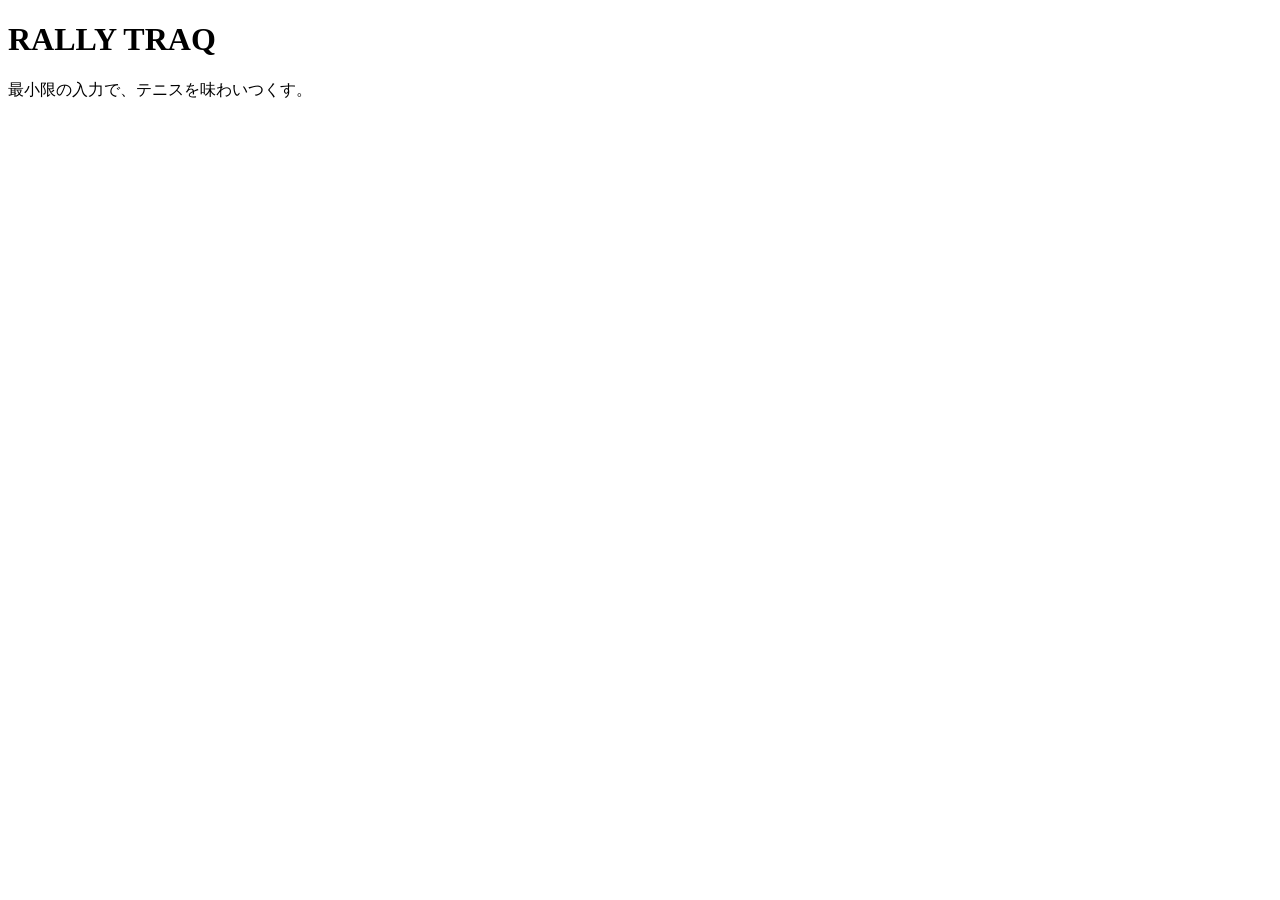
==== index.html @ 77b27e36 "Add initial HTML structure for RALLY TRAQ" ====
<!doctype html>
<html lang="ja">
<head>
  <meta charset="utf-8">
  <meta name="viewport" content="width=device-width,initial-scale=1">
  <title>RALLY TRAQ</title>
</head>
<body>
  <h1>RALLY TRAQ</h1>
  <p>最小限の入力で、テニスを味わいつくす。</p>
</body>
</html>
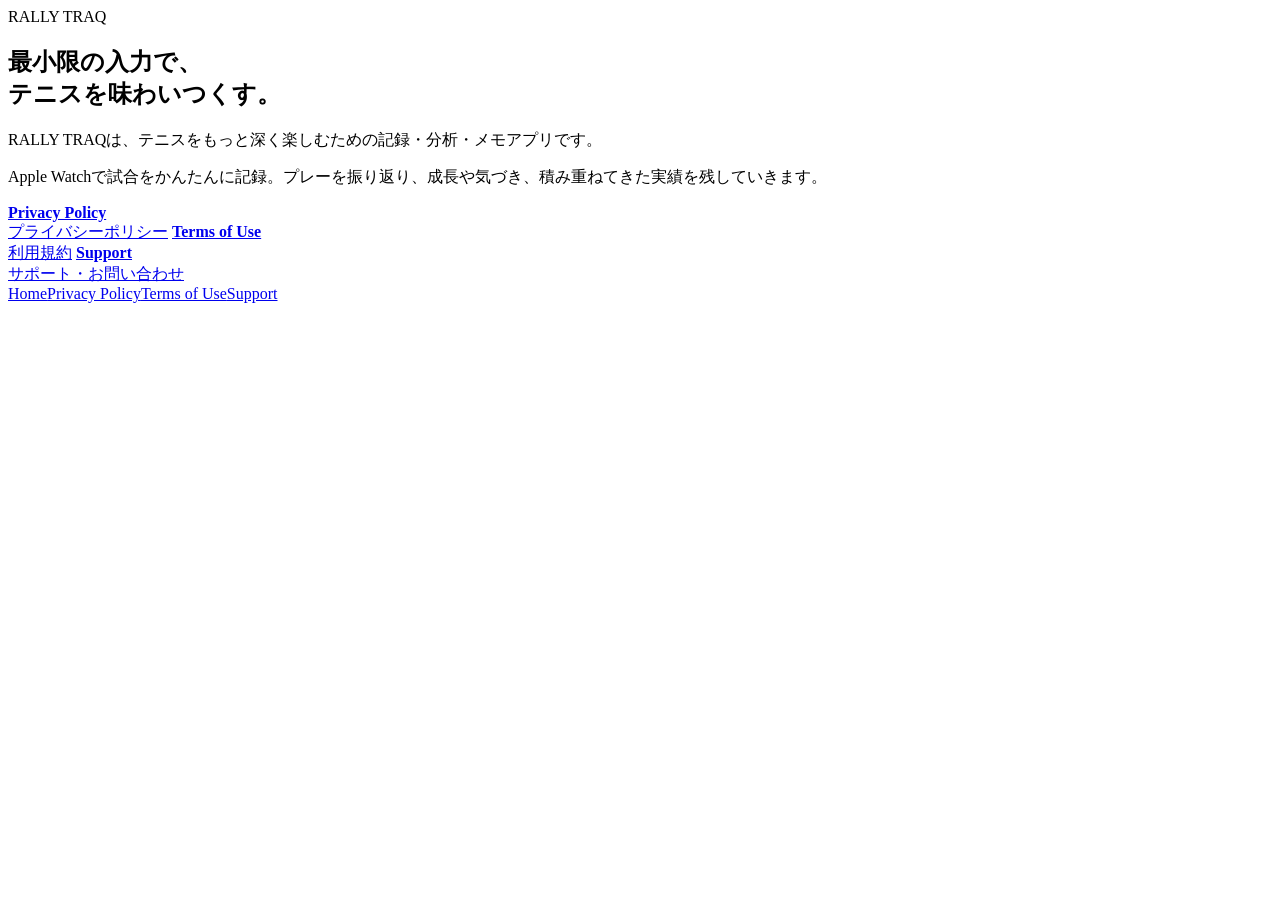
==== commit 4e9ea80e: "Publish RALLY TRAQ website" ====
--- a/index.html
+++ b/index.html
@@ -1,12 +1,10 @@
-<!doctype html>
-<html lang="ja">
-<head>
-  <meta charset="utf-8">
-  <meta name="viewport" content="width=device-width,initial-scale=1">
-  <title>RALLY TRAQ</title>
-</head>
-<body>
-  <h1>RALLY TRAQ</h1>
-  <p>最小限の入力で、テニスを味わいつくす。</p>
-</body>
-</html>
+<!doctype html><html lang="ja"><head><meta charset="utf-8"><meta name="viewport" content="width=device-width,initial-scale=1">
+<title>Home | RALLY TRAQ</title><link rel="stylesheet" href="./assets/style.css"></head>
+<body><main class="wrap"><div class="brand">RALLY <span>TRAQ</span></div>
+<section class="hero"><h1>最小限の入力で、<br><strong>テニスを味わいつくす。</strong></h1>
+<p class="lead">RALLY TRAQは、テニスをもっと深く楽しむための記録・分析・メモアプリです。</p>
+<p>Apple Watchで試合をかんたんに記録。プレーを振り返り、成長や気づき、積み重ねてきた実績を残していきます。</p></section>
+<div class="links"><a href="./privacy/"><strong>Privacy Policy</strong><br><span class="muted">プライバシーポリシー</span></a>
+<a href="./terms/"><strong>Terms of Use</strong><br><span class="muted">利用規約</span></a>
+<a href="./support/"><strong>Support</strong><br><span class="muted">サポート・お問い合わせ</span></a></div>
+<nav><a href="./">Home</a><a href="./privacy/">Privacy Policy</a><a href="./terms/">Terms of Use</a><a href="./support/">Support</a></nav></main></body></html>
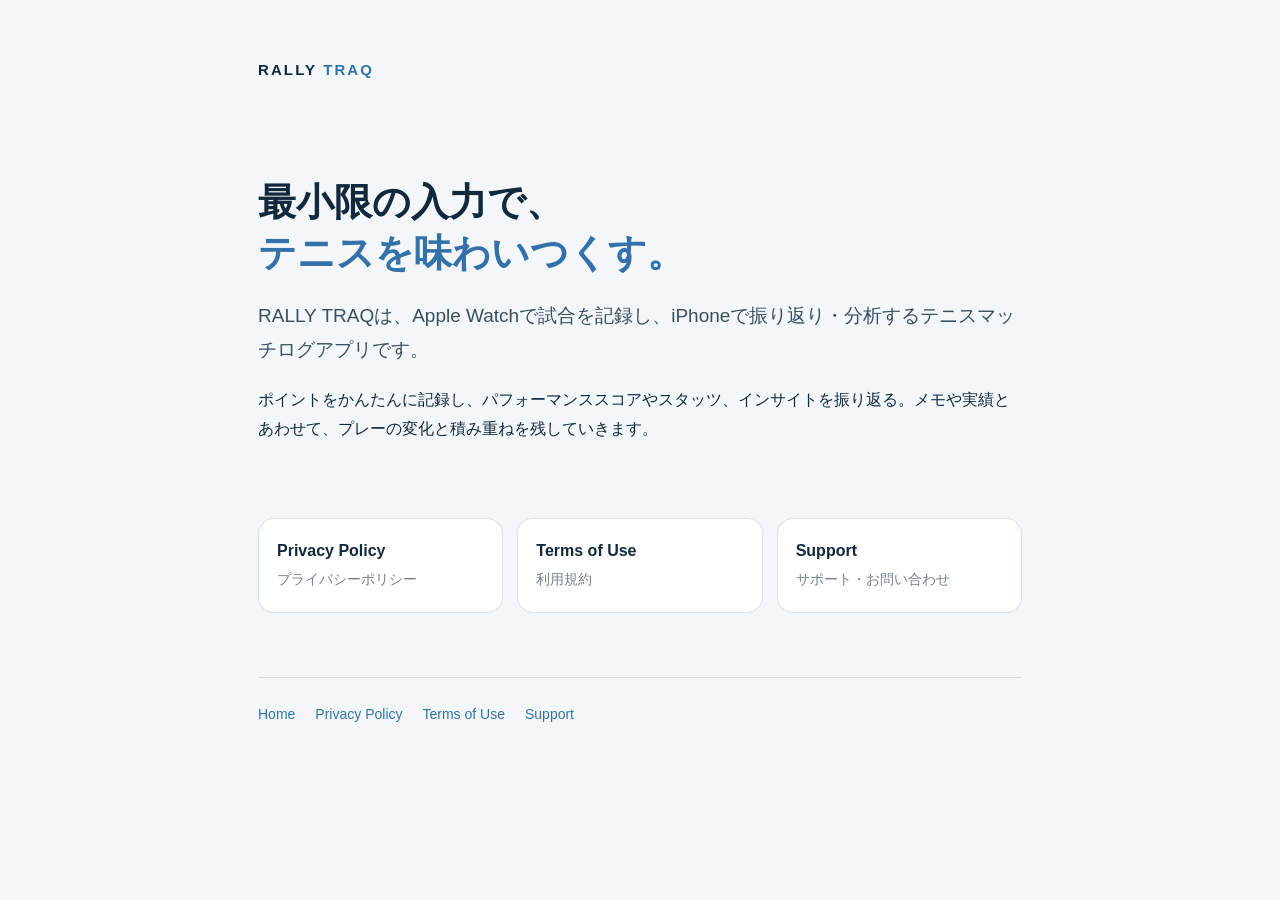
==== commit dd31f9dd: "Update website to match current app" ====
--- a/index.html
+++ b/index.html
@@ -2,9 +2,9 @@
 <title>Home | RALLY TRAQ</title><link rel="stylesheet" href="./assets/style.css"></head>
 <body><main class="wrap"><div class="brand">RALLY <span>TRAQ</span></div>
 <section class="hero"><h1>最小限の入力で、<br><strong>テニスを味わいつくす。</strong></h1>
-<p class="lead">RALLY TRAQは、テニスをもっと深く楽しむための記録・分析・メモアプリです。</p>
-<p>Apple Watchで試合をかんたんに記録。プレーを振り返り、成長や気づき、積み重ねてきた実績を残していきます。</p></section>
+<p class="lead">RALLY TRAQは、Apple Watchで試合を記録し、iPhoneで振り返り・分析するテニスマッチログアプリです。</p>
+<p>ポイントをかんたんに記録し、パフォーマンススコアやスタッツ、インサイトを振り返る。メモや実績とあわせて、プレーの変化と積み重ねを残していきます。</p></section>
 <div class="links"><a href="./privacy/"><strong>Privacy Policy</strong><br><span class="muted">プライバシーポリシー</span></a>
 <a href="./terms/"><strong>Terms of Use</strong><br><span class="muted">利用規約</span></a>
 <a href="./support/"><strong>Support</strong><br><span class="muted">サポート・お問い合わせ</span></a></div>
-<nav><a href="./">Home</a><a href="./privacy/">Privacy Policy</a><a href="./terms/">Terms of Use</a><a href="./support/">Support</a></nav></main></body></html>+<nav><a href="./">Home</a><a href="./privacy/">Privacy Policy</a><a href="./terms/">Terms of Use</a><a href="./support/">Support</a></nav></main></body></html>
--- a/assets/style.css
+++ b/assets/style.css
@@ -0,0 +1,9 @@
+
+:root{--bg:#f4f7fa;--text:#12283c;--muted:rgba(18,40,60,.58);--accent:#3471aa;--line:rgba(18,40,60,.13);--card:#fff}
+*{box-sizing:border-box} body{margin:0;background:var(--bg);color:var(--text);font-family:-apple-system,BlinkMacSystemFont,"Helvetica Neue","Noto Sans JP",sans-serif;line-height:1.8}
+.wrap{max-width:820px;margin:auto;padding:56px 28px 88px}.brand{font-size:15px;font-weight:700;letter-spacing:.14em;margin-bottom:56px}.brand span{color:var(--accent)}
+h1{font-size:38px;line-height:1.35;margin:0 0 18px} h2{font-size:22px;margin:46px 0 10px} h3{font-size:17px;margin:28px 0 6px}
+.lead{font-size:19px;color:rgba(18,40,60,.82)}.muted,.date{color:var(--muted);font-size:14px}.card{background:var(--card);border:1px solid var(--line);border-radius:18px;padding:24px;margin:20px 0}
+a{color:var(--accent);text-decoration:none} a:hover{text-decoration:underline} nav{display:flex;gap:20px;flex-wrap:wrap;border-top:1px solid var(--line);padding-top:24px;margin-top:64px;font-size:14px}
+ul{padding-left:1.3em}.en{margin-top:72px;padding-top:52px;border-top:1px solid var(--line)}
+.hero{padding:38px 0 24px}.hero strong{color:var(--accent)}.links{display:grid;grid-template-columns:repeat(auto-fit,minmax(180px,1fr));gap:14px;margin-top:34px}.links a{display:block;background:var(--card);border:1px solid var(--line);border-radius:16px;padding:18px;color:var(--text)}
